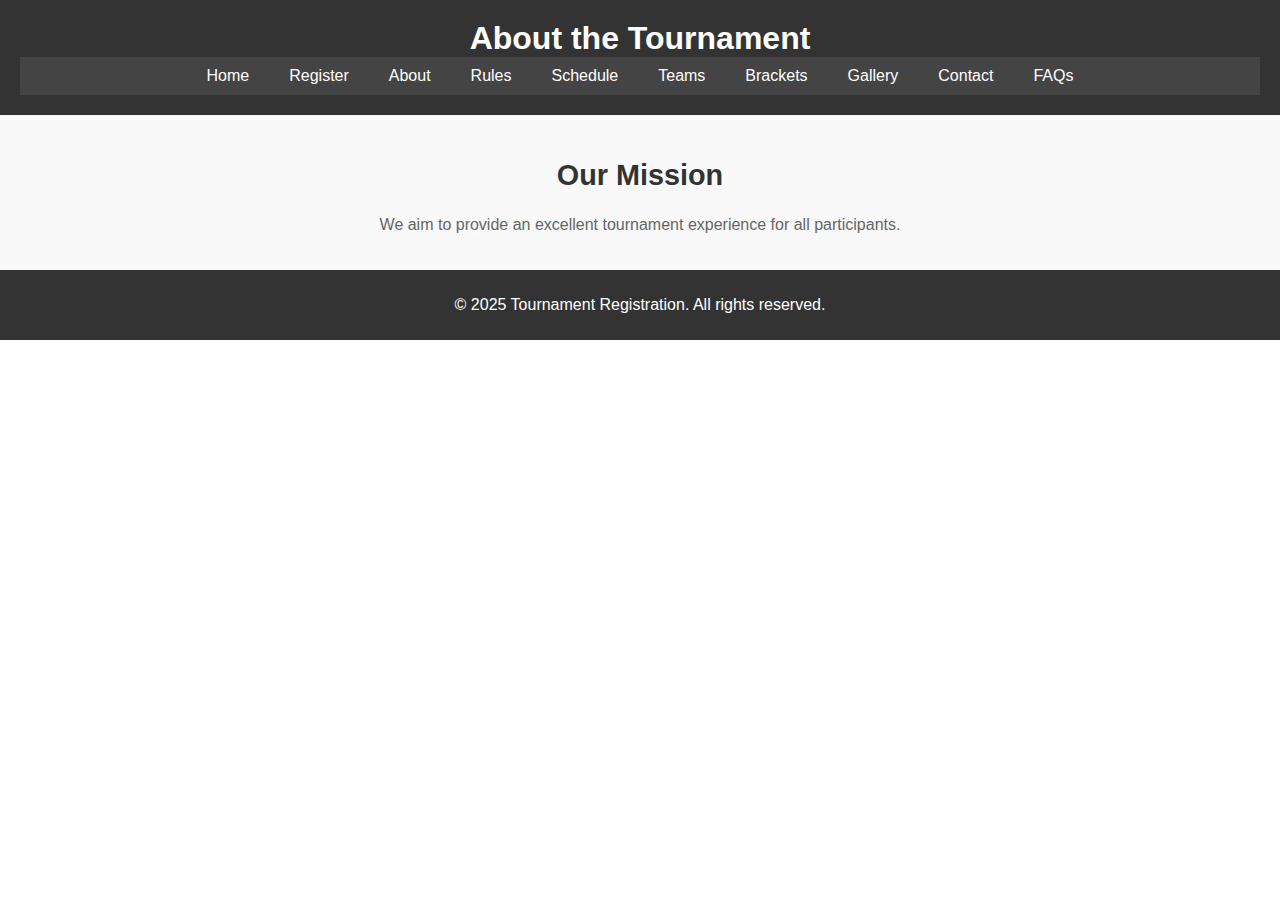
==== about.html @ f9424567 "Add files via upload" ====
<!DOCTYPE html>
<html lang="en">
<head>
    <meta charset="UTF-8">
    <meta name="viewport" content="width=device-width, initial-scale=1.0">
    <title>About - Tournament Registration</title>
    <link rel="stylesheet" href="styles.css">
</head>
<body>
    <header>
        <h1>About the Tournament</h1>
        <nav>
            <ul>
                <li><a href="index.html">Home</a></li>
                <li><a href="register.html">Register</a></li>
                <li><a href="about.html">About</a></li>
                <li><a href="rules.html">Rules</a></li>
                <li><a href="schedule.html">Schedule</a></li>
                <li><a href="teams.html">Teams</a></li>
                <li><a href="brackets.html">Brackets</a></li>
                <li><a href="gallery.html">Gallery</a></li>
                <li><a href="contact.html">Contact</a></li>
                <li><a href="faqs.html">FAQs</a></li>
            </ul>
        </nav>
    </header>
    <main>
        <section>
            <h2>Our Mission</h2>
            <p>We aim to provide an excellent tournament experience for all participants.</p>
        </section>
    </main>
    <footer>
        <p>&copy; 2025 Tournament Registration. All rights reserved.</p>
    </footer>
</body>
</html>
---- styles.css ----
/* General Reset */
body {
    margin: 0;
    font-family: Arial, sans-serif;
}

/* Header Styling */
header {
    background-color: #333;
    color: #fff;
    padding: 20px;
    text-align: center;
}

header h1 {
    margin: 0;
    font-size: 2rem;
}

/* Navigation Styling */
nav ul {
    list-style-type: none;
    padding: 0;
    margin: 0;
    display: flex;
    justify-content: center;
    background-color: #444;
}

nav ul li {
    margin: 0;
}

nav ul li a {
    text-decoration: none;
    color: white;
    padding: 10px 20px;
    display: block;
    transition: background-color 0.3s, color 0.3s;
}

nav ul li a:hover {
    background-color: #ff6347; /* Tomato color for hover effect */
    color: #fff;
}

/* Main Section Styling */
main {
    padding: 20px;
    text-align: center;
    background-color: #f9f9f9;
}

main h2 {
    font-size: 1.8rem;
    color: #333;
}

main p {
    font-size: 1rem;
    color: #666;
}

main a {
    text-decoration: none;
    color: #fff;
    background-color: #007bff;
    padding: 10px 20px;
    border-radius: 5px;
    transition: background-color 0.3s;
}

main a:hover {
    background-color: #0056b3;
}

/* Footer Styling */
footer {
    text-align: center;
    padding: 10px;
    background-color: #333;
    color: #fff;
}
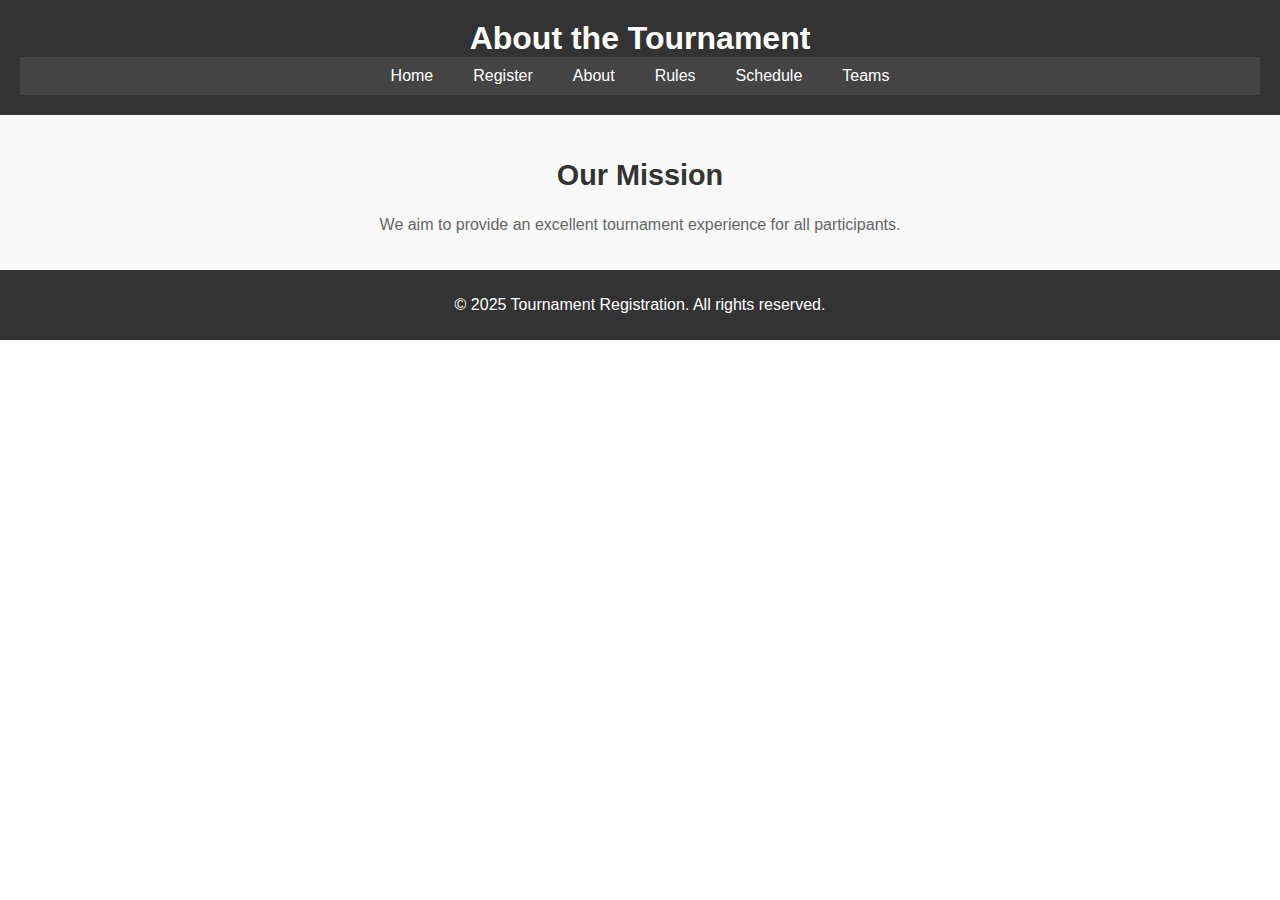
==== commit b0e8ce88: "Update about.html" ====
--- a/about.html
+++ b/about.html
@@ -17,10 +17,6 @@
                 <li><a href="rules.html">Rules</a></li>
                 <li><a href="schedule.html">Schedule</a></li>
                 <li><a href="teams.html">Teams</a></li>
-                <li><a href="brackets.html">Brackets</a></li>
-                <li><a href="gallery.html">Gallery</a></li>
-                <li><a href="contact.html">Contact</a></li>
-                <li><a href="faqs.html">FAQs</a></li>
             </ul>
         </nav>
     </header>
--- a/styles.css
+++ b/styles.css
@@ -24,6 +24,7 @@
     margin: 0;
     display: flex;
     justify-content: center;
+    flex-wrap: wrap; /* To handle wrapping on small screens */
     background-color: #444;
 }
 
@@ -81,3 +82,32 @@
     background-color: #333;
     color: #fff;
 }
+
+/* Responsive Design */
+@media (max-width: 768px) {
+    header h1 {
+        font-size: 1.5rem; /* Adjust header font size for smaller screens */
+    }
+
+    nav ul li a {
+        padding: 10px; /* Reduce padding for better fit */
+        font-size: 0.9rem; /* Adjust font size for mobile */
+    }
+
+    main h2 {
+        font-size: 1.5rem;
+    }
+
+    main p {
+        font-size: 0.9rem;
+    }
+
+    main a {
+        font-size: 0.9rem;
+        padding: 8px 16px; /* Reduce padding for buttons */
+    }
+
+    .template-section {
+        margin: 10px auto; /* Adjust section margins */
+    }
+}
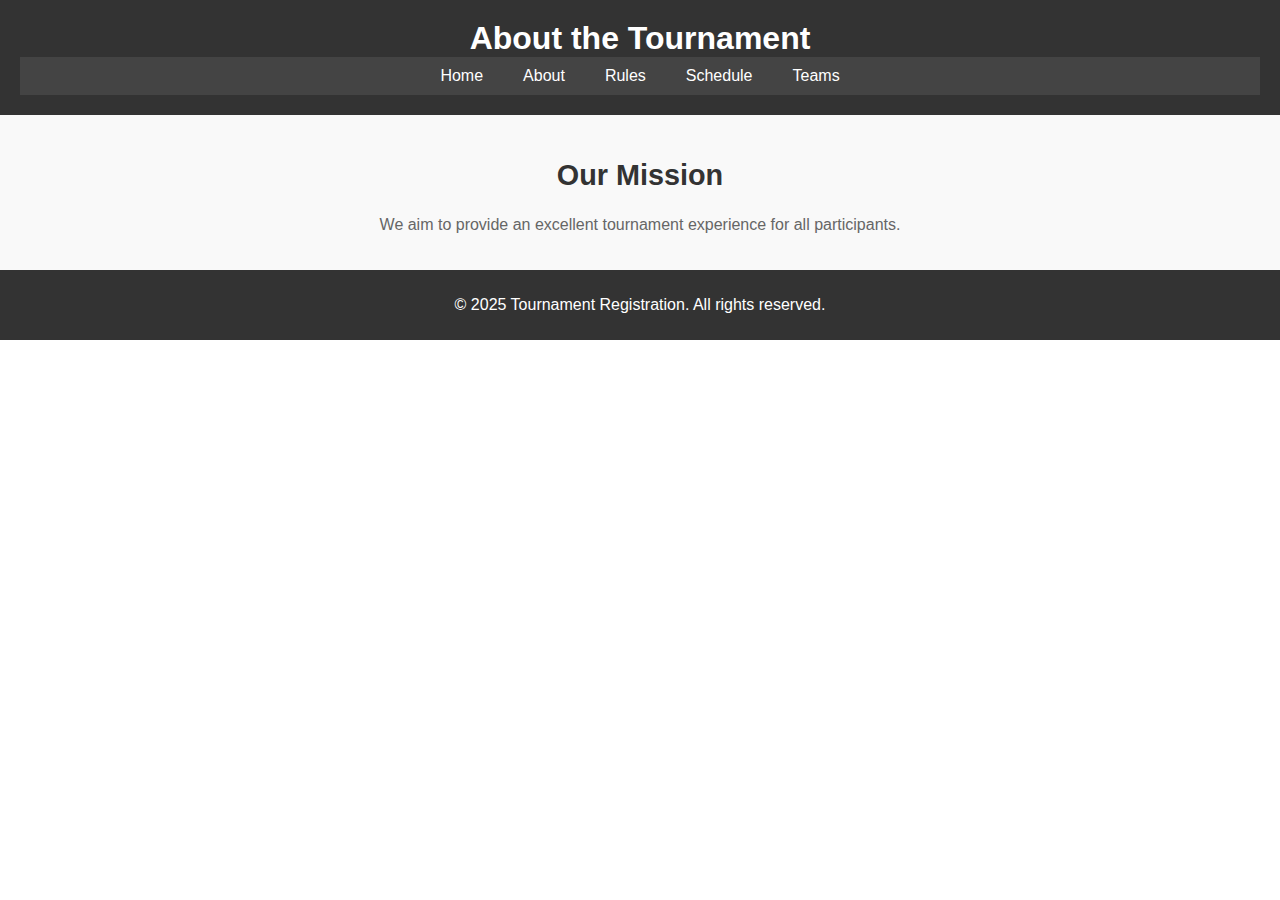
==== commit 70f37602: "Update about.html" ====
--- a/about.html
+++ b/about.html
@@ -12,7 +12,7 @@
         <nav>
             <ul>
                 <li><a href="index.html">Home</a></li>
-                <li><a href="register.html">Register</a></li>
+                
                 <li><a href="about.html">About</a></li>
                 <li><a href="rules.html">Rules</a></li>
                 <li><a href="schedule.html">Schedule</a></li>
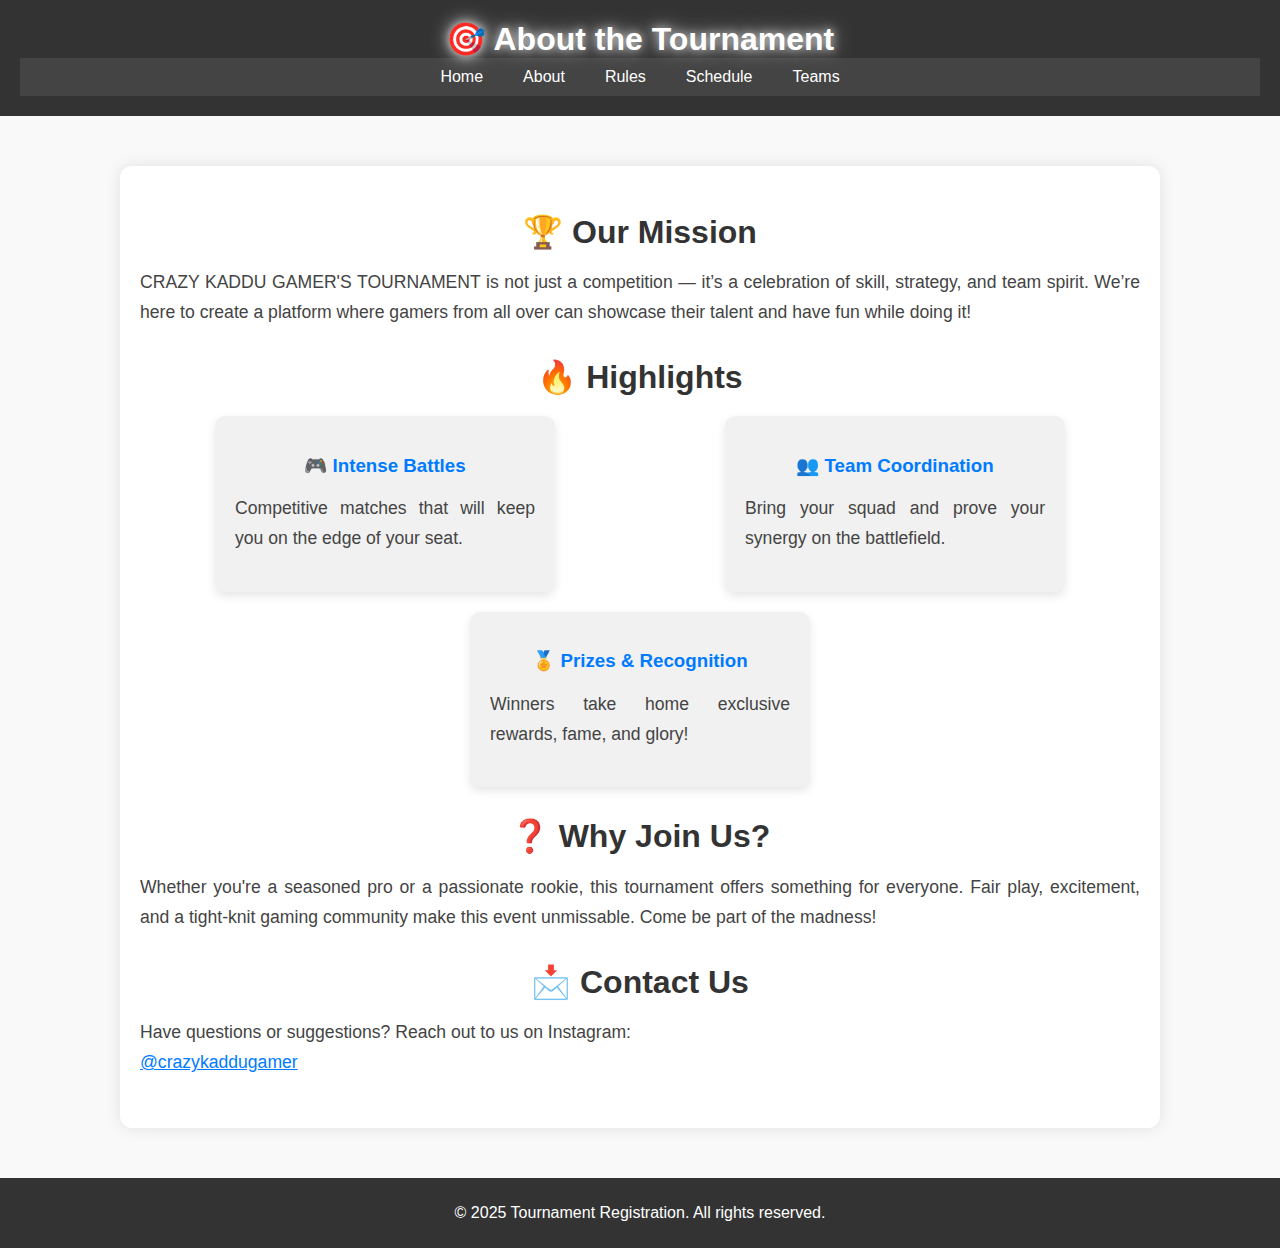
==== commit 1b93c3c4: "Update about.html" ====
--- a/about.html
+++ b/about.html
@@ -1,33 +1,139 @@
 <!DOCTYPE html>
 <html lang="en">
 <head>
-    <meta charset="UTF-8">
-    <meta name="viewport" content="width=device-width, initial-scale=1.0">
-    <title>About - Tournament Registration</title>
-    <link rel="stylesheet" href="styles.css">
+  <meta charset="UTF-8" />
+  <meta name="viewport" content="width=device-width, initial-scale=1.0"/>
+  <title>About - Tournament Registration</title>
+  <link rel="stylesheet" href="styles.css">
+  <style>
+    .about-container {
+      max-width: 1000px;
+      margin: 30px auto;
+      padding: 20px;
+      background-color: #fff;
+      border-radius: 12px;
+      box-shadow: 0 0 15px rgba(0, 0, 0, 0.1);
+      animation: fadeIn 1s ease;
+    }
+
+    .about-section {
+      margin-bottom: 30px;
+    }
+
+    .about-section h2 {
+      font-size: 2rem;
+      color: #333;
+      margin-bottom: 10px;
+      text-align: center;
+    }
+
+    .about-section p {
+      font-size: 1.1rem;
+      color: #444;
+      line-height: 1.7;
+      text-align: justify;
+    }
+
+    .highlights {
+      display: flex;
+      flex-wrap: wrap;
+      justify-content: space-around;
+      gap: 20px;
+      margin-top: 20px;
+    }
+
+    .highlight-box {
+      background-color: #f1f1f1;
+      padding: 20px;
+      border-radius: 10px;
+      width: 300px;
+      text-align: center;
+      box-shadow: 0 4px 10px rgba(0, 0, 0, 0.1);
+      transition: transform 0.3s;
+    }
+
+    .highlight-box:hover {
+      transform: scale(1.05);
+    }
+
+    .highlight-box h3 {
+      margin-bottom: 10px;
+      color: #007bff;
+    }
+
+    @media (max-width: 768px) {
+      .highlight-box {
+        width: 100%;
+      }
+    }
+  </style>
 </head>
 <body>
-    <header>
-        <h1>About the Tournament</h1>
-        <nav>
-            <ul>
-                <li><a href="index.html">Home</a></li>
-                
-                <li><a href="about.html">About</a></li>
-                <li><a href="rules.html">Rules</a></li>
-                <li><a href="schedule.html">Schedule</a></li>
-                <li><a href="teams.html">Teams</a></li>
-            </ul>
-        </nav>
-    </header>
-    <main>
-        <section>
-            <h2>Our Mission</h2>
-            <p>We aim to provide an excellent tournament experience for all participants.</p>
-        </section>
-    </main>
-    <footer>
-        <p>&copy; 2025 Tournament Registration. All rights reserved.</p>
-    </footer>
+  <header>
+    <h1>🎯 About the Tournament</h1>
+    <nav>
+      <ul>
+        <li><a href="index.html">Home</a></li>
+        <li><a href="about.html">About</a></li>
+        <li><a href="rules.html">Rules</a></li>
+        <li><a href="schedule.html">Schedule</a></li>
+        <li><a href="teams.html">Teams</a></li>
+      </ul>
+    </nav>
+  </header>
+
+  <main>
+    <div class="about-container">
+      <section class="about-section">
+        <h2>🏆 Our Mission</h2>
+        <p>
+          CRAZY KADDU GAMER'S TOURNAMENT is not just a competition — it’s a celebration of skill, strategy, and team spirit. 
+          We’re here to create a platform where gamers from all over can showcase their talent and have fun while doing it!
+        </p>
+      </section>
+
+      <section class="about-section">
+        <h2>🔥 Highlights</h2>
+        <div class="highlights">
+          <div class="highlight-box">
+            <h3>🎮 Intense Battles</h3>
+            <p>Competitive matches that will keep you on the edge of your seat.</p>
+          </div>
+          <div class="highlight-box">
+            <h3>👥 Team Coordination</h3>
+            <p>Bring your squad and prove your synergy on the battlefield.</p>
+          </div>
+          <div class="highlight-box">
+            <h3>🏅 Prizes & Recognition</h3>
+            <p>Winners take home exclusive rewards, fame, and glory!</p>
+          </div>
+        </div>
+      </section>
+
+      <section class="about-section">
+        <h2>❓ Why Join Us?</h2>
+        <p>
+          Whether you're a seasoned pro or a passionate rookie, this tournament offers something for everyone. Fair play, excitement, 
+          and a tight-knit gaming community make this event unmissable. Come be part of the madness!
+        </p>
+      </section>
+
+      <section class="about-section">
+        <h2>📩 Contact Us</h2>
+        <p>
+          Have questions or suggestions? Reach out to us on Instagram:<br>
+          <a href="https://www.instagram.com/crazykaddugamer?igsh=dzJqZG96bWRkc3R2" 
+             target="_blank" 
+             style="color:#007bff; text-decoration: underline;">
+             @crazykaddugamer
+          </a>
+        </p>
+      </section>
+    </div>
+  </main>
+
+  <footer>
+    <p>&copy; 2025 Tournament Registration. All rights reserved.</p>
+  </footer>
 </body>
 </html>
--- a/styles.css
+++ b/styles.css
@@ -2,6 +2,23 @@
 body {
     margin: 0;
     font-family: Arial, sans-serif;
+    background-color: #f0f0f0;
+}
+
+/* Animations */
+@keyframes fadeIn {
+    from { opacity: 0; transform: translateY(20px); }
+    to { opacity: 1; transform: translateY(0); }
+}
+
+@keyframes slideDown {
+    from { transform: translateY(-50px); opacity: 0; }
+    to { transform: translateY(0); opacity: 1; }
+}
+
+@keyframes bounceHover {
+    0%, 100% { transform: scale(1); }
+    50% { transform: scale(1.05); }
 }
 
 /* Header Styling */
@@ -10,11 +27,13 @@
     color: #fff;
     padding: 20px;
     text-align: center;
+    animation: slideDown 0.8s ease;
 }
 
 header h1 {
     margin: 0;
     font-size: 2rem;
+    text-shadow: 0 0 10px rgba(255, 255, 255, 0.7), 0 0 20px rgba(255, 255, 255, 0.7);
 }
 
 /* Navigation Styling */
@@ -24,8 +43,9 @@
     margin: 0;
     display: flex;
     justify-content: center;
-    flex-wrap: wrap; /* To handle wrapping on small screens */
+    flex-wrap: wrap;
     background-color: #444;
+    animation: slideDown 1s ease;
 }
 
 nav ul li {
@@ -37,12 +57,13 @@
     color: white;
     padding: 10px 20px;
     display: block;
-    transition: background-color 0.3s, color 0.3s;
+    transition: background-color 0.3s, color 0.3s, transform 0.2s;
 }
 
 nav ul li a:hover {
-    background-color: #ff6347; /* Tomato color for hover effect */
+    background-color: #ff6347;
     color: #fff;
+    transform: scale(1.05);
 }
 
 /* Main Section Styling */
@@ -50,29 +71,37 @@
     padding: 20px;
     text-align: center;
     background-color: #f9f9f9;
+    animation: fadeIn 1s ease;
 }
 
 main h2 {
     font-size: 1.8rem;
     color: #333;
+    text-shadow: 0 0 10px rgba(255, 255, 255, 0.7), 0 0 20px rgba(255, 255, 255, 0.7);
+    animation: fadeIn 1s ease 0.2s forwards;
 }
 
 main p {
     font-size: 1rem;
     color: #666;
+    animation: fadeIn 1s ease 0.4s forwards;
 }
 
-main a {
+/* Button */
+.register-btn {
     text-decoration: none;
     color: #fff;
     background-color: #007bff;
     padding: 10px 20px;
     border-radius: 5px;
-    transition: background-color 0.3s;
+    transition: background-color 0.3s, transform 0.3s;
+    display: inline-block;
+    animation: fadeIn 1s ease 0.6s forwards;
 }
 
-main a:hover {
+.register-btn:hover {
     background-color: #0056b3;
+    animation: bounceHover 0.4s;
 }
 
 /* Footer Styling */
@@ -81,17 +110,37 @@
     padding: 10px;
     background-color: #333;
     color: #fff;
+    animation: fadeIn 1.2s ease;
+}
+
+/* Image Animation */
+.insta-frame {
+    max-width: 100%;
+    height: auto;
+    margin-bottom: 20px;
+    border: 5px solid #ccc;
+    box-shadow: 0 4px 8px rgba(0, 0, 0, 0.3);
+    border-radius: 10px;
+    opacity: 0;
+    transform: translateY(30px);
+    animation: fadeIn 1s ease forwards;
+    animation-delay: 0.5s;
+    transition: transform 0.3s ease;
+}
+
+.insta-frame:hover {
+    transform: scale(1.03);
 }
 
 /* Responsive Design */
 @media (max-width: 768px) {
     header h1 {
-        font-size: 1.5rem; /* Adjust header font size for smaller screens */
+        font-size: 1.5rem;
     }
 
     nav ul li a {
-        padding: 10px; /* Reduce padding for better fit */
-        font-size: 0.9rem; /* Adjust font size for mobile */
+        padding: 10px;
+        font-size: 0.9rem;
     }
 
     main h2 {
@@ -102,12 +151,8 @@
         font-size: 0.9rem;
     }
 
-    main a {
+    .register-btn {
         font-size: 0.9rem;
-        padding: 8px 16px; /* Reduce padding for buttons */
-    }
-
-    .template-section {
-        margin: 10px auto; /* Adjust section margins */
+        padding: 8px 16px;
     }
 }
